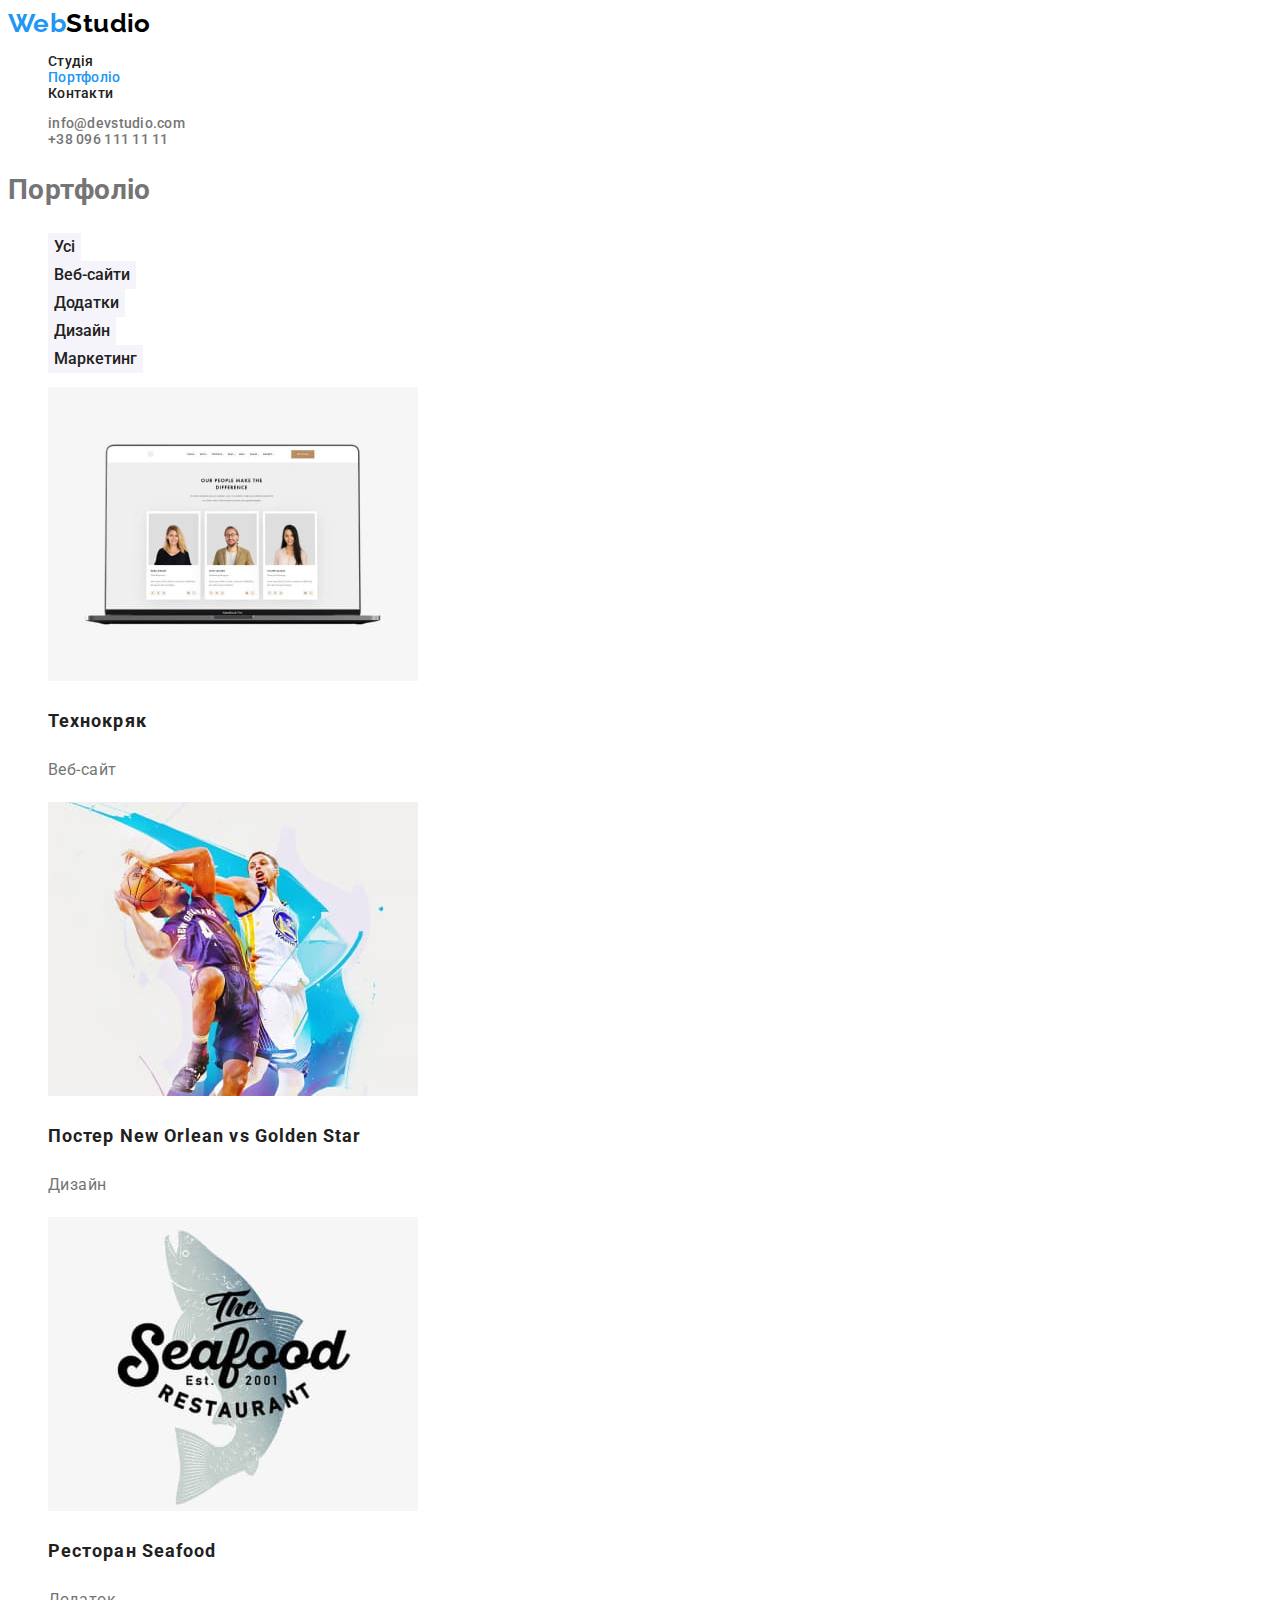
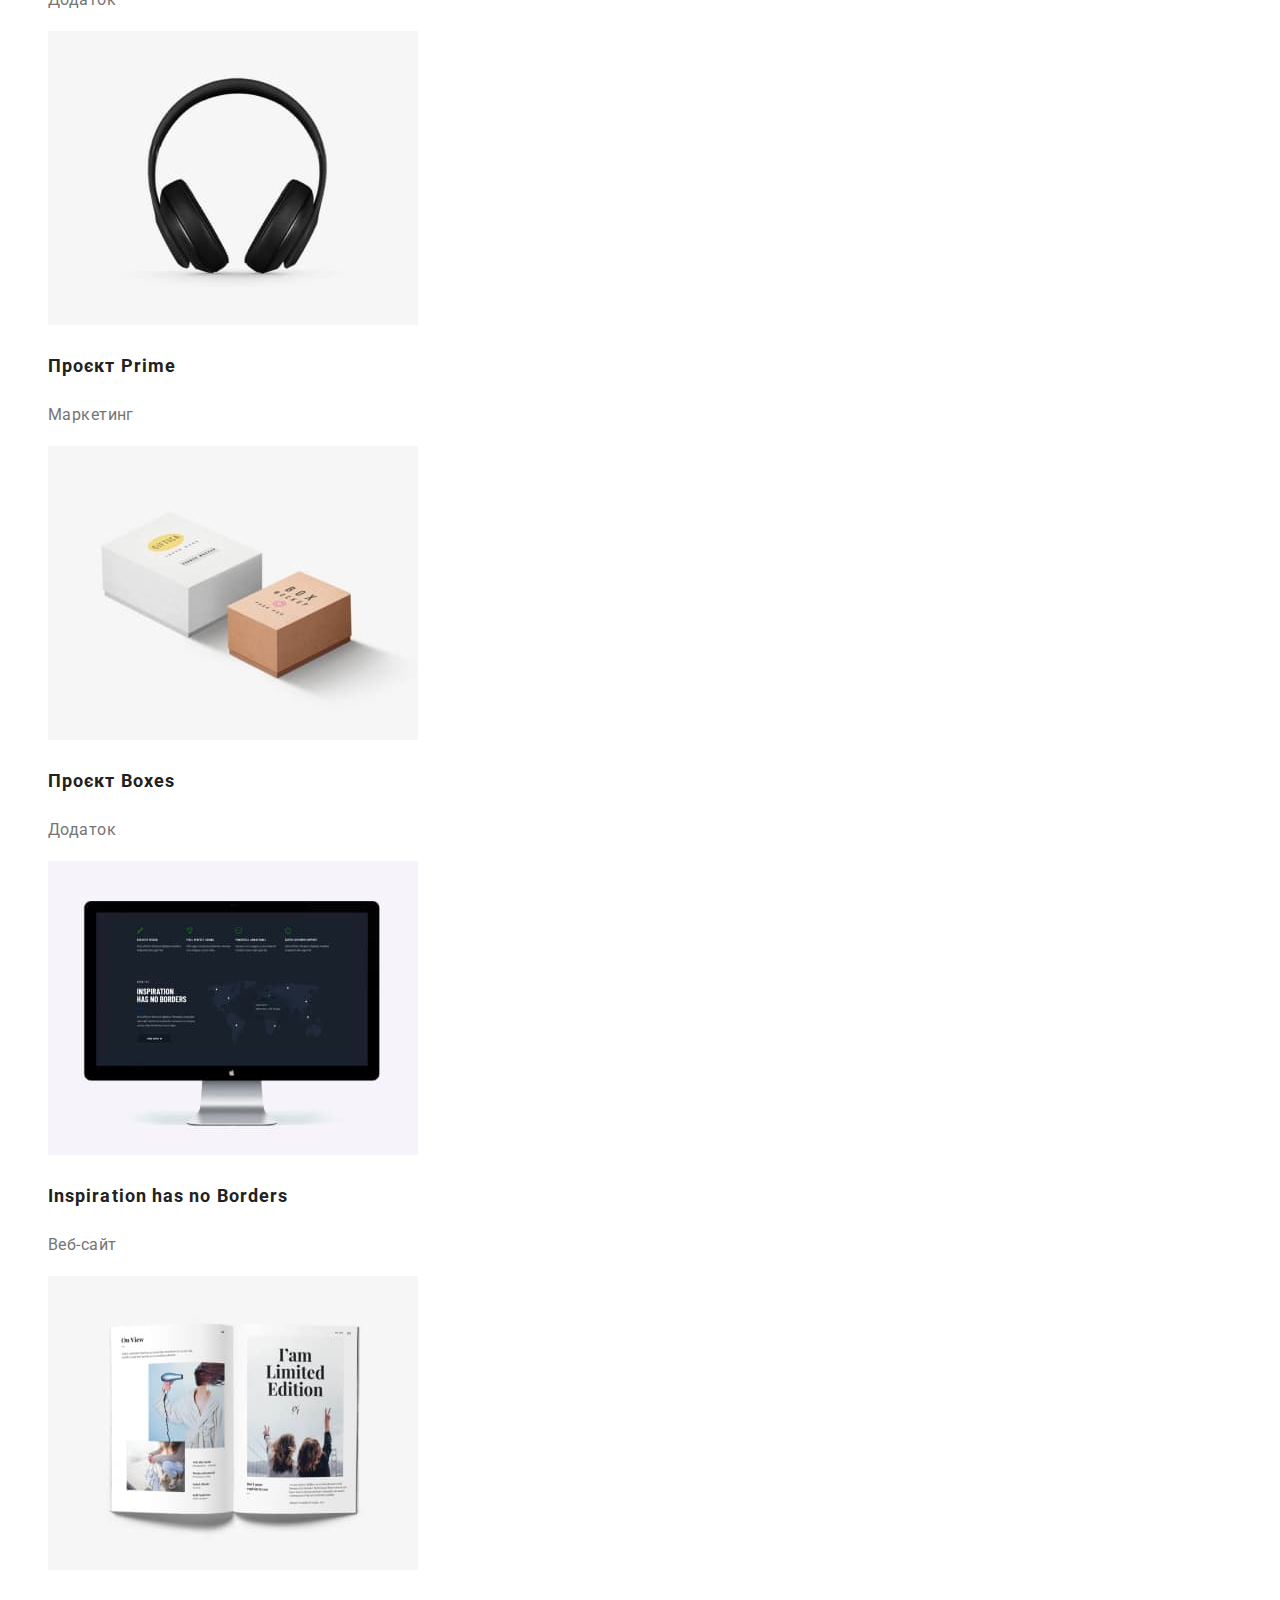
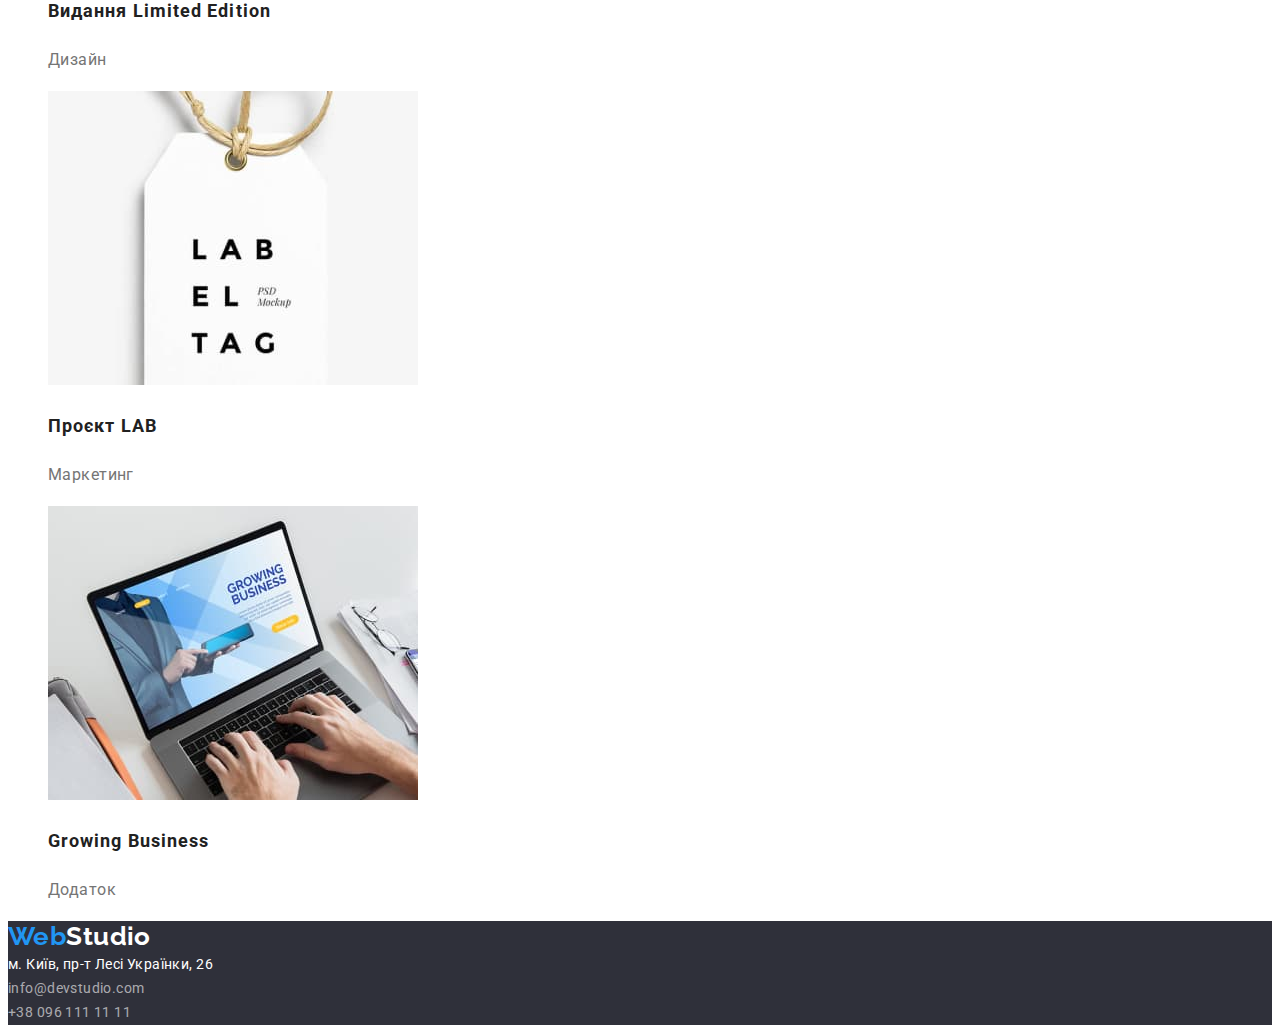
==== portfolio.html @ af5b46f0 "Начало работв" ====
<!DOCTYPE html>
<html lang="uk">

<head>
  <meta charset="UTF-8">
  <meta http-equiv="X-UA-Compatible" content="IE=edge">
  <meta name="viewport" content="width=device-width, initial-scale=1.0">
  <title>Document</title>
  <link rel="stylesheet" href="./css/styles.css">
  <link rel="preconnect" href="https://fonts.googleapis.com">
  <link rel="preconnect" href="https://fonts.gstatic.com" crossorigin>
  <link href="https://fonts.googleapis.com/css2?family=Raleway:wght@700&family=Roboto:wght@400;500;700;900&display=swap"
    rel="stylesheet">

</head>

<body>
  <header class="header-site">
    <nav>
      <a href="/" class="logo"><span class="logo-blue">Web</span>Studio</a>
      <ul class="site-nav list">
        <li><a href="./index.html" class="link-nav">Студія</a></li>
        <li><a href="./portfolio.html" class="link-nav current">Портфоліо</a></li>
        <li><a href="#" class="link-nav">Контакти</a></li>
      </ul>
    </nav>
    <ul class="contact list">
      <li><a href="mailto:info@devstudio.com" class="link-contact">info@devstudio.com</a></li>
      <li><a href="tel:+380961111111" class="link-contact">+38 096 111 11 11</a></li>
    </ul>
  </header>
  <main>
    <section>
      <h1>Портфоліо</h1>
      <ul class="list">
        <li><button class="button-portfolio" type="button">Усі</button></li>
        <li><button class="button-portfolio" type="button">Веб-сайти</button></li>
        <li><button class="button-portfolio" type="button">Додатки</button></li>
        <li><button class="button-portfolio" type="button">Дизайн</button></li>
        <li><button class="button-portfolio" type="button">Маркетинг</button></li>
      </ul>
      <ul class="list">
        <li>
          <a href="#" class="link-card">
            <img src="./images/img-portfolio1.jpg" alt="Три людини на екрані ноутбука" width="370" height="294">
            <h2 class="title-card">Технокряк</h2>
            <p class="description-card">Веб-сайт</p>
          </a>
        </li>
        <li>
          <a href="#" class="link-card">
            <img src="./images/img-portfolio2.jpg" alt="Два баскетболісти виборюють м'яч" width="370" height="294">
            <h2 class="title-card">Постер <span lang="en">New Orlean vs Golden Star</span></h2>
            <p class="description-card">Дизайн</p>
          </a>
        </li>
        <li>
          <a href="#" class="link-card">
            <img src="./images/img-portfolio3.jpg" alt="Логотип ресторану" width="370" height="294">
            <h2 class="title-card">Ресторан <span lang="en">Seafood</span></h2>
            <p class="description-card">Додаток</p>
          </a>
        </li>
        <li>
          <a href="#" class="link-card">
            <img src="./images/img-portfolio4.jpg" alt="Великі навушники" width="370" height="294">
            <h2 class="title-card">Проєкт <span lang="en">Prime</span></h2>
            <p class="description-card">Маркетинг</p>
          </a>
        </li>
        <li>
          <a href="#" class="link-card">
            <img src="./images/img-portfolio5.jpg" alt="Дві коробки" width="370" height="294">
            <h2 class="title-card">Проєкт <span lang="en">Boxes</span></h2>
            <p class="description-card">Додаток</p>
          </a>
        </li>
        <li>
          <a href="#" class="link-card">
            <img src="./images/img-portfolio6.jpg" alt="Монітор" width="370" height="294">
            <h2 class="title-card" lang="en">Inspiration has no Borders</h2>
            <p class="description-card">Веб-сайт</p>
          </a>
        </li>
        <li>
          <a href="#" class="link-card">
            <img src="./images/img-portfolio7.jpg" alt="Розгорнута книга" width="370" height="294">
            <h2 class="title-card">Видання <span lang="en">Limited Edition</span></h2>
            <p class="description-card">Дизайн</p>
          </a>
        </li>
        <li>
          <a href="#" class="link-card">
            <img src="./images/img-portfolio8.jpg" alt="Бірка з написом" width="370" height="294">
            <h2 class="title-card">Проєкт <span lang="en">LAB</span></h2>
            <p class="description-card">Маркетинг</p>
          </a>
        </li>
        <li>
          <a href="#" class="link-card">
            <img src="./images/img-portfolio9.jpg" alt="Чоловік працює в ноутбуці" width="370" height="294">
            <h2 class="title-card" lang="en">Growing Business</h2>
            <p class="description-card">Додаток</p>
          </a>
        </li>
      </ul>
    </section>
  </main>
<footer class="footer-site">
  <div>
    <a href="/" class="logo footer-site-logo"><span class="logo-blue">Web</span>Studio</a>
    <address class="list">
      <a href="https://www.google.com/maps/place/бул.+Леси+Украинки,+26,+Киев,+02000/@50.4265807,30.5383858,17z/data=!3m1!4b1!4m5!3m4!1s0x40d4cf0e033ecbe9:0x57a4dffefec77da0!8m2!3d50.4265807!4d30.5383858"
        class="address-map" target="_blank" rel=" noreferrer noopener nofollow">м. Київ, пр-т Лесі Українки, 26</a><br>
      <a href="mailto:info@devstudio.com" class="footer-contact">info@devstudio.com</a><br>
      <a href="tel:+380961111111" class="footer-contact">+38 096 111 11 11</a>
    </address>
  </div>
</footer>
</body>

</html>
---- css/styles.css ----
:root {
--primary-white-color: #fff;
--auxiliary-back-color: #2F303A;
--primary-text-color: #757575;
--title-text-color: #212121;
--accent-color: #2196F3;
--black-color-logo: #000;
--logo-blue-color:  #2196F3;
--button-color: #F5F4FA;
--accent-button-color: #188CE8;
--footer-contact-color: rgba(255, 255, 255, 0.6);
}
/* Добрый день. 
Внёс исправления единственное так и не смог разобраться с почтой и телефоном. Вы сказали поднять их специфинось но я так и не понял зачем. И не понял как они могут наследовать line-height от body если им присвоен class="link-contact", а специфичность класса уже выше чем у тега. 
Я подумал что вас смутило растояние между почтой и номером но это отому что под стилицацию не попали Li в которох находятся ссылки на почту и номер. Я думал их не нужно стилизировать так как мы их всё равно должны будем сдвигать и они не будут друг под другом. 
Ниже добавил клас для ul и стилизировал его расстояние между номером и почтой ушло. 

Так же подскажите поалуйста нормально ли я присвоил классы? 
Может стоит их делать более уникальными? 
когда начал исправлять ошибки просидел 2 часа что бы понять какой клас за что отвечает что бы не продублировать лишний раз код. 
Заметил что слишком часто встречаеться в названии классов link, logo, contact поэтому и думаю может присваивать болеее уникальные классы? Или же всё нормально и чисто с опытом смогу привыкнуть? 

 */
body {
  background-color: var(--primary-white-color);
  color: var(--primary-text-color);

  font-family: Roboto, sans-serif;
  font-size: 14px;
  line-height: 1.71;
  letter-spacing: 0.03em;
}
h2,
h3 {
  color: var(--title-text-color);
}

.list {
  list-style: none;
}
.link-card {
  text-decoration: none;
  color: inherit;
}

/* =============== START Logo =================== */
.logo {
  font-family: Raleway, sans-serif;
  font-weight: 700;
  font-size: 26px;
  line-height: 1.19;
  text-decoration: none;

  color: var(--black-color-logo);
}
.logo-blue {
  color: var(--logo-blue-color);
}
.footer-site-logo {
  color: var(--primary-white-color);
}
/* =============== END Logo =================== */
/* =============== START site-nav =================== */
.header-site{
  background-color: var(--primary-white-color);
}
.site-nav,
.link-nav,
/* сюда добавил контакт========================================================= */
.contact,
.link-contact {
  font-weight: 500;
  line-height: 1.14;
  letter-spacing: 0.02em;
  text-decoration: none;

  color: var(--title-text-color);
}

.site-nav .link-nav:hover,
.site-nav .link-nav:focus,
.site-nav .link-nav.current{
  color: var(--accent-color);
}

.link-contact {
  color: var(--primary-text-color);
} 
.contact .link-contact:hover,
.contact .link-contact:focus,
.footer-contact:hover,
.footer-contact:focus,
.address-map:hover,
.address-map:focus {
  color: var(--accent-color);
}
/* =============== END site-nav =================== */
/* =============== START HERO =================== */
.hero {
  background-color: var(--auxiliary-back-color);
  text-align: center;
}
.hero-title {
  font-weight: 900;
  font-size: 44px;
  line-height: 1.36;
  letter-spacing: 0.06em;
  text-transform: uppercase;

  color: var(--primary-white-color);
}
/* =============== END HERO =================== */
/* =============== START button =================== */
.hero-button {
  font-family: Roboto, sans-serif;
  font-weight: 700;
  font-size: 16px;
  line-height: 1.88;
  letter-spacing: 0.06em;
  cursor: pointer;

  color: var(--primary-white-color);
  background-color: var(--accent-color);
  box-shadow: 0px 4px 4px rgba(0, 0, 0, 0.15);
  border-radius: 4px;
  border-style: none;
}

.hero-button:hover,
.hero-button:focus {
  background-color: var(--accent-button-color);
}

.button-portfolio {
  font-family: Roboto, sans-serif;
  font-weight: 500;
  font-size: 16px;
  line-height: 1.62;
  cursor: pointer;

  color: var(--title-text-color);
  background-color: var(--button-color);
  border-style: none;
}

.button-portfolio:hover,
.button-portfolio:focus {
  background-color: var(--logo-blue-color);
  color: var(--primary-white-color);
  box-shadow: 0px 3px 1px rgba(0, 0, 0, 0.1), 
              0px 1px 2px rgba(0, 0, 0, 0.08), 
              0px 2px 2px rgba(0, 0, 0, 0.12);
  border-radius: 4px;
  border-color: var(--logo-blue-color);
}
/* =============== END button =================== */
/* =============== START section =================== */
.center {
  font-size: 36px;
  line-height: 1.17;
  text-align: center;
}
.subtitle {
  font-size: 14px;
  line-height: 1.14;
}
.teamname {
  font-weight: 500;
  font-size: 16px;
  line-height: 1.19;
}
/* =============== END section =================== */
/* =============== START portfolio card =================== */
.description-card {
  font-size: 16px;
line-height: 1.88;
}
.title-card {
  font-weight: 700;
  font-size: 18px;
  line-height: 2;
  letter-spacing: 0.06em;
}
/* =============== END portfolio card ==================== */
/* =============== START footer =================== */
.footer-site {
  background-color: var(--auxiliary-back-color);
}
.address-map {
  font-style: normal;
  font-weight: 400;
  color: var(--primary-white-color);
  text-decoration: none;
}
.footer-contact {
  font-style: normal;
  font-weight: 400;
  text-decoration: none;
  color: var(--footer-contact-color); 
} 
/* =============== END footer =================== */
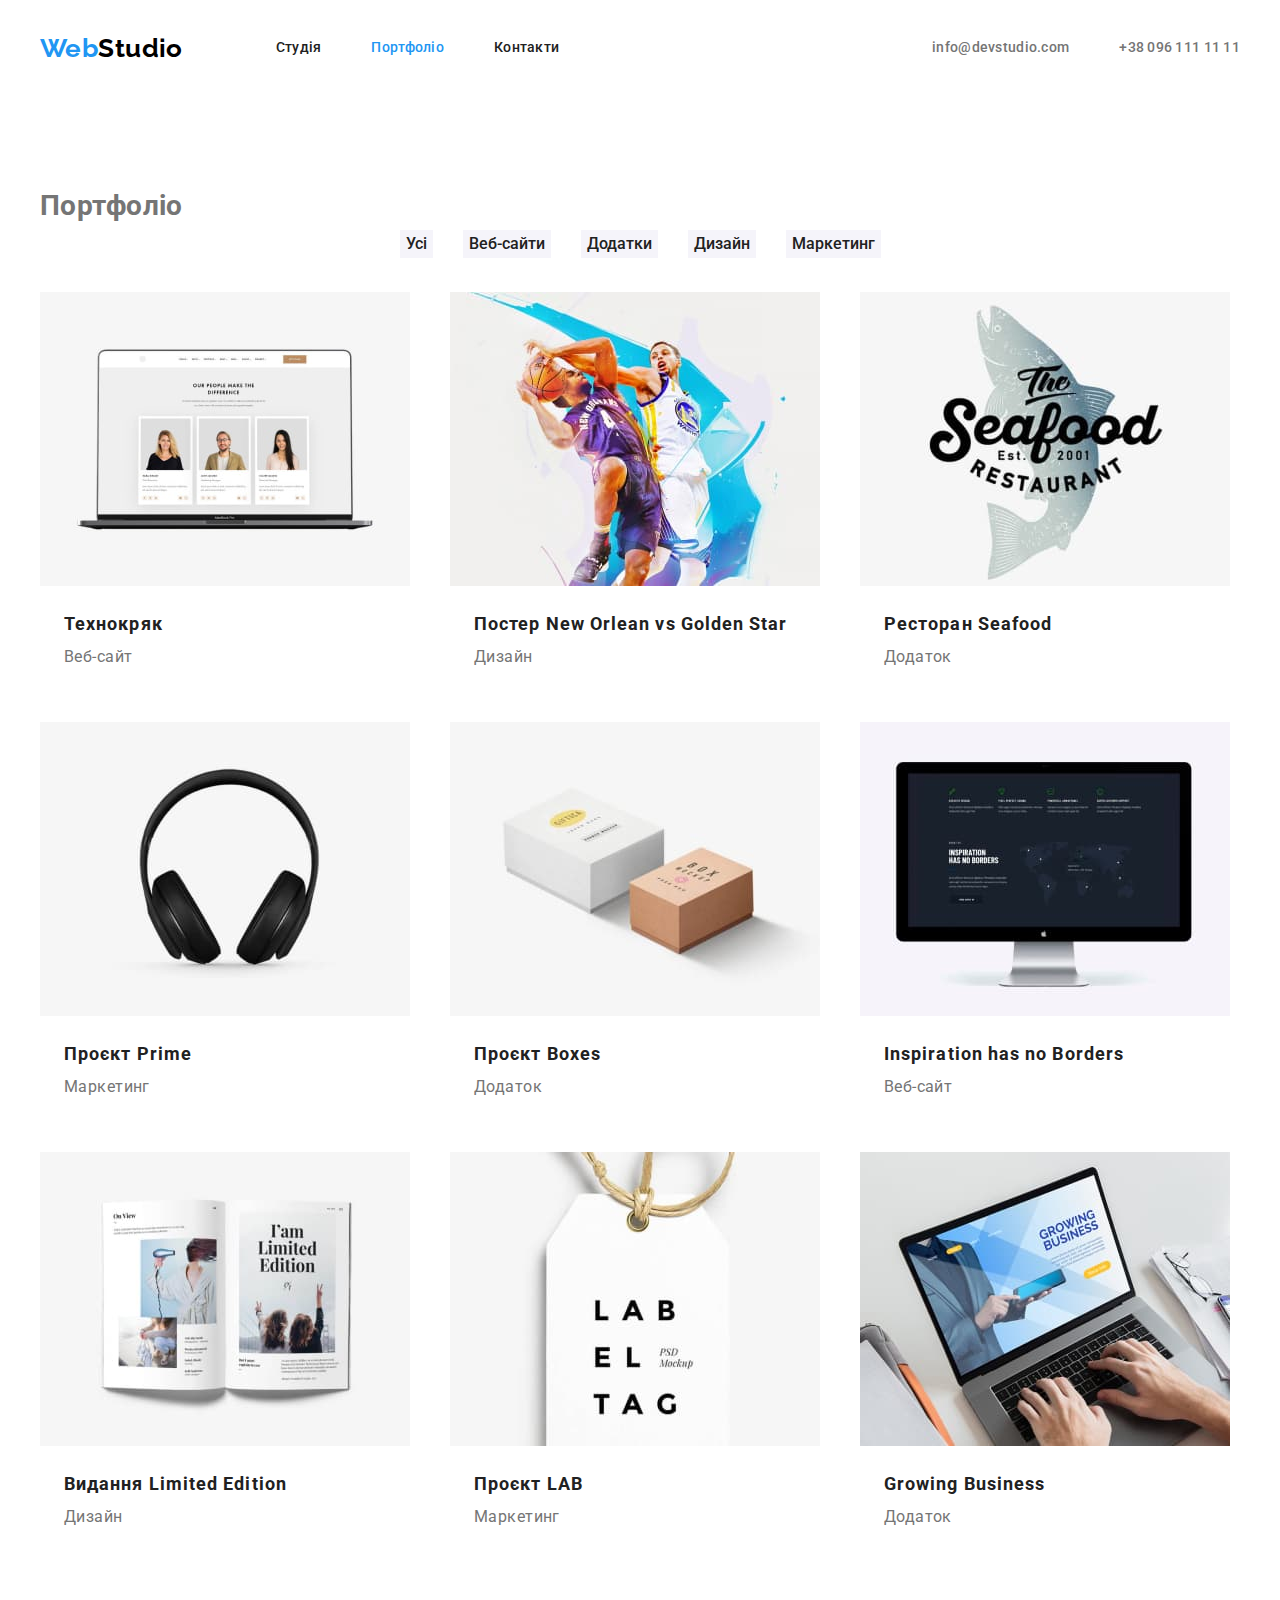
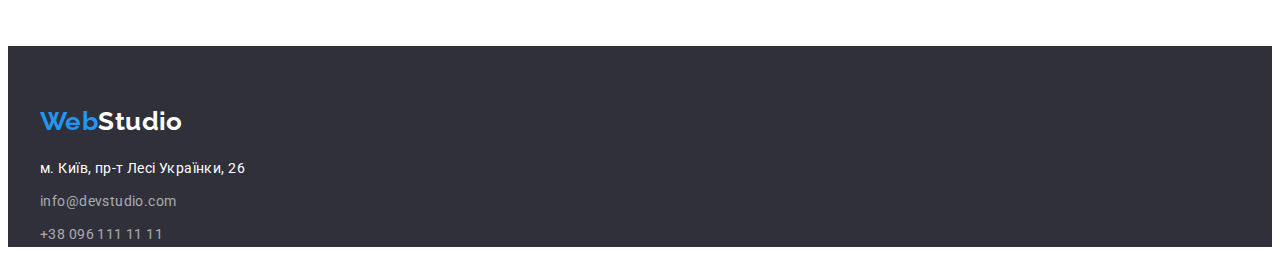
==== commit 4048ae87: "Сделано ДЗ 3" ====
--- a/portfolio.html
+++ b/portfolio.html
@@ -6,117 +6,149 @@
   <meta http-equiv="X-UA-Compatible" content="IE=edge">
   <meta name="viewport" content="width=device-width, initial-scale=1.0">
   <title>Document</title>
-  <link rel="stylesheet" href="./css/styles.css">
+  <link rel="stylesheet" href="https://cdnjs.cloudflare.com/ajax/libs/modern-normalize/1.1.0/modern-normalize.min.css"
+    integrity="sha512-wpPYUAdjBVSE4KJnH1VR1HeZfpl1ub8YT/NKx4PuQ5NmX2tKuGu6U/JRp5y+Y8XG2tV+wKQpNHVUX03MfMFn9Q=="
+    crossorigin="anonymous" referrerpolicy="no-referrer" />
   <link rel="preconnect" href="https://fonts.googleapis.com">
   <link rel="preconnect" href="https://fonts.gstatic.com" crossorigin>
   <link href="https://fonts.googleapis.com/css2?family=Raleway:wght@700&family=Roboto:wght@400;500;700;900&display=swap"
     rel="stylesheet">
-
+  <link rel="stylesheet" href="./css/styles.css">
 </head>
 
 <body>
   <header class="header-site">
-    <nav>
-      <a href="/" class="logo"><span class="logo-blue">Web</span>Studio</a>
-      <ul class="site-nav list">
-        <li><a href="./index.html" class="link-nav">Студія</a></li>
-        <li><a href="./portfolio.html" class="link-nav current">Портфоліо</a></li>
-        <li><a href="#" class="link-nav">Контакти</a></li>
+    <div class="container main-nav">
+      <nav class="position-nav">
+        <a href="/" class="logo"><span class="logo-blue">Web</span>Studio</a>
+        <ul class="site-nav list position-site-nav">
+          <li class="item"><a href="./index.html" class="link-nav ">Студія</a></li>
+          <li class="item"><a href="./portfolio.html" class="link-nav current">Портфоліо</a></li>
+          <li class="item"><a href="#" class="link-nav">Контакти</a></li>
+        </ul>
+      </nav>
+      <ul class="contact list position-contact">
+        <li class="item"><a href="mailto:info@devstudio.com" class="link-contact">info@devstudio.com</a></li>
+        <li class="item"><a href="tel:+380961111111" class="link-contact">+38 096 111 11 11</a></li>
       </ul>
-    </nav>
-    <ul class="contact list">
-      <li><a href="mailto:info@devstudio.com" class="link-contact">info@devstudio.com</a></li>
-      <li><a href="tel:+380961111111" class="link-contact">+38 096 111 11 11</a></li>
-    </ul>
+    </div>
   </header>
   <main>
     <section>
-      <h1>Портфоліо</h1>
-      <ul class="list">
-        <li><button class="button-portfolio" type="button">Усі</button></li>
-        <li><button class="button-portfolio" type="button">Веб-сайти</button></li>
-        <li><button class="button-portfolio" type="button">Додатки</button></li>
-        <li><button class="button-portfolio" type="button">Дизайн</button></li>
-        <li><button class="button-portfolio" type="button">Маркетинг</button></li>
-      </ul>
-      <ul class="list">
-        <li>
-          <a href="#" class="link-card">
-            <img src="./images/img-portfolio1.jpg" alt="Три людини на екрані ноутбука" width="370" height="294">
-            <h2 class="title-card">Технокряк</h2>
-            <p class="description-card">Веб-сайт</p>
-          </a>
-        </li>
-        <li>
-          <a href="#" class="link-card">
-            <img src="./images/img-portfolio2.jpg" alt="Два баскетболісти виборюють м'яч" width="370" height="294">
-            <h2 class="title-card">Постер <span lang="en">New Orlean vs Golden Star</span></h2>
-            <p class="description-card">Дизайн</p>
-          </a>
-        </li>
-        <li>
-          <a href="#" class="link-card">
-            <img src="./images/img-portfolio3.jpg" alt="Логотип ресторану" width="370" height="294">
-            <h2 class="title-card">Ресторан <span lang="en">Seafood</span></h2>
-            <p class="description-card">Додаток</p>
-          </a>
-        </li>
-        <li>
-          <a href="#" class="link-card">
-            <img src="./images/img-portfolio4.jpg" alt="Великі навушники" width="370" height="294">
-            <h2 class="title-card">Проєкт <span lang="en">Prime</span></h2>
-            <p class="description-card">Маркетинг</p>
-          </a>
-        </li>
-        <li>
-          <a href="#" class="link-card">
-            <img src="./images/img-portfolio5.jpg" alt="Дві коробки" width="370" height="294">
-            <h2 class="title-card">Проєкт <span lang="en">Boxes</span></h2>
-            <p class="description-card">Додаток</p>
-          </a>
-        </li>
-        <li>
-          <a href="#" class="link-card">
-            <img src="./images/img-portfolio6.jpg" alt="Монітор" width="370" height="294">
-            <h2 class="title-card" lang="en">Inspiration has no Borders</h2>
-            <p class="description-card">Веб-сайт</p>
-          </a>
-        </li>
-        <li>
-          <a href="#" class="link-card">
-            <img src="./images/img-portfolio7.jpg" alt="Розгорнута книга" width="370" height="294">
-            <h2 class="title-card">Видання <span lang="en">Limited Edition</span></h2>
-            <p class="description-card">Дизайн</p>
-          </a>
-        </li>
-        <li>
-          <a href="#" class="link-card">
-            <img src="./images/img-portfolio8.jpg" alt="Бірка з написом" width="370" height="294">
-            <h2 class="title-card">Проєкт <span lang="en">LAB</span></h2>
-            <p class="description-card">Маркетинг</p>
-          </a>
-        </li>
-        <li>
-          <a href="#" class="link-card">
-            <img src="./images/img-portfolio9.jpg" alt="Чоловік працює в ноутбуці" width="370" height="294">
-            <h2 class="title-card" lang="en">Growing Business</h2>
-            <p class="description-card">Додаток</p>
-          </a>
-        </li>
-      </ul>
+      <div class="container style-portfolio">
+        <h1>Портфоліо</h1>
+        <ul class="list portfolio-nav">
+          <li class="item"><button class="button-portfolio" type="button">Усі</button></li>
+          <li class="item"><button class="button-portfolio" type="button">Веб-сайти</button></li>
+          <li class="item"><button class="button-portfolio" type="button">Додатки</button></li>
+          <li class="item"><button class="button-portfolio" type="button">Дизайн</button></li>
+          <li class="item"><button class="button-portfolio" type="button">Маркетинг</button></li>
+        </ul>
+        <ul class="list portfolio-card">
+          <li class="portfolio-card-position">
+            <a href="" class="link-card">
+              <img src="./images/img-portfolio1.jpg" alt="Три людини на екрані ноутбука" width="370" height="294">
+              <div class="postion-text-card">
+                <h2 class="title-card">Технокряк</h2>
+                <p class="description-card">Веб-сайт</p>
+              </div>
+            </a>
+          </li>
+          <li class="portfolio-card-position">
+            <a href="" class="link-card">
+              <img src="./images/img-portfolio2.jpg" alt="Два баскетболісти виборюють м'яч" width="370" height="294">
+              <div class="postion-text-card">
+                <h2 class="title-card">Постер <span lang="en">New Orlean vs Golden Star</span></h2>
+                <p class="description-card">Дизайн</p>
+              </div>
+            </a>
+          </li>
+          <li class="portfolio-card-position">
+            <a href="" class="link-card">
+              <img src="./images/img-portfolio3.jpg" alt="Логотип ресторану" width="370" height="294">
+              <div class="postion-text-card">
+                <h2 class="title-card">Ресторан <span lang="en">Seafood</span></h2>
+                <p class="description-card">Додаток</p>
+              </div>
+            </a>
+          </li>
+          <li class="portfolio-card-position">
+            <a href="" class="link-card">
+              <img src="./images/img-portfolio4.jpg" alt="Великі навушники" width="370" height="294">
+              <div class="postion-text-card">
+                <h2 class="title-card">Проєкт <span lang="en">Prime</span></h2>
+                <p class="description-card">Маркетинг</p>
+              </div>
+            </a>
+          </li>
+          <li class="portfolio-card-position">
+            <a href="" class="link-card">
+              <img src="./images/img-portfolio5.jpg" alt="Дві коробки" width="370" height="294">
+              <div class="postion-text-card">
+                <h2 class="title-card">Проєкт <span lang="en">Boxes</span></h2>
+                <p class="description-card">Додаток</p>
+              </div>
+            </a>
+          </li>
+          <li class="portfolio-card-position">
+            <a href="" class="link-card">
+              <img src="./images/img-portfolio6.jpg" alt="Монітор" width="370" height="294">
+              <div class="postion-text-card">
+                <h2 class="title-card" lang="en">Inspiration has no Borders</h2>
+                <p class="description-card">Веб-сайт</p>
+              </div>
+            </a>
+          </li>
+          <li class="portfolio-card-position">
+            <a href="" class="link-card">
+              <img src="./images/img-portfolio7.jpg" alt="Розгорнута книга" width="370" height="294">
+              <div class="postion-text-card">
+                <h2 class="title-card">Видання <span lang="en">Limited Edition</span></h2>
+                <p class="description-card">Дизайн</p>
+              </div>
+            </a>
+          </li>
+          <li class="portfolio-card-position">
+            <a href="" class="link-card">
+              <img src="./images/img-portfolio8.jpg" alt="Бірка з написом" width="370" height="294">
+              <div class="postion-text-card">
+                <h2 class="title-card">Проєкт <span lang="en">LAB</span></h2>
+                <p class="description-card">Маркетинг</p>
+              </div>
+            </a>
+          </li>
+          <li class="portfolio-card-position">
+            <a href="" class="link-card">
+              <img src="./images/img-portfolio9.jpg" alt="Чоловік працює в ноутбуці" width="370" height="294">
+              <div class="postion-text-card">
+                <h2 class="title-card" lang="en">Growing Business</h2>
+                <p class="description-card">Додаток</p>
+              </div>
+            </a>
+          </li>
+        </ul>
+      </div>
     </section>
   </main>
-<footer class="footer-site">
-  <div>
-    <a href="/" class="logo footer-site-logo"><span class="logo-blue">Web</span>Studio</a>
-    <address class="list">
-      <a href="https://www.google.com/maps/place/бул.+Леси+Украинки,+26,+Киев,+02000/@50.4265807,30.5383858,17z/data=!3m1!4b1!4m5!3m4!1s0x40d4cf0e033ecbe9:0x57a4dffefec77da0!8m2!3d50.4265807!4d30.5383858"
-        class="address-map" target="_blank" rel=" noreferrer noopener nofollow">м. Київ, пр-т Лесі Українки, 26</a><br>
-      <a href="mailto:info@devstudio.com" class="footer-contact">info@devstudio.com</a><br>
-      <a href="tel:+380961111111" class="footer-contact">+38 096 111 11 11</a>
-    </address>
-  </div>
-</footer>
+  <footer class="footer-site ">
+    <div class="container">
+      <a href="/" class="logo footer-site-logo"><span class="logo-blue">Web</span>Studio</a>
+      <address class="list address-footer">
+        <ul class="list">
+          <li class="item">
+            <a href="https://www.google.com/maps/place/бул.+Леси+Украинки,+26,+Киев,+02000/@50.4265807,30.5383858,17z/data=!3m1!4b1!4m5!3m4!1s0x40d4cf0e033ecbe9:0x57a4dffefec77da0!8m2!3d50.4265807!4d30.5383858"
+              class="address-map" target="_blank" rel=" noreferrer noopener nofollow">м. Київ, пр-т Лесі Українки, 26</a>
+          </li>
+          <li class="item">
+            <a href="mailto:info@devstudio.com" class="footer-contact">info@devstudio.com</a>
+          </li>
+          <li class="item">
+            <a href="tel:+380961111111" class="footer-contact">+38 096 111 11 11</a>
+          </li>
+        </ul>
+      </address>
+    </div>
+  </footer>
 </body>
 
 </html>--- a/css/styles.css
+++ b/css/styles.css
@@ -9,18 +9,9 @@
 --button-color: #F5F4FA;
 --accent-button-color: #188CE8;
 --footer-contact-color: rgba(255, 255, 255, 0.6);
-}
-/* Добрый день. 
-Внёс исправления единственное так и не смог разобраться с почтой и телефоном. Вы сказали поднять их специфинось но я так и не понял зачем. И не понял как они могут наследовать line-height от body если им присвоен class="link-contact", а специфичность класса уже выше чем у тега. 
-Я подумал что вас смутило растояние между почтой и номером но это отому что под стилицацию не попали Li в которох находятся ссылки на почту и номер. Я думал их не нужно стилизировать так как мы их всё равно должны будем сдвигать и они не будут друг под другом. 
-Ниже добавил клас для ul и стилизировал его расстояние между номером и почтой ушло. 
-
-Так же подскажите поалуйста нормально ли я присвоил классы? 
-Может стоит их делать более уникальными? 
-когда начал исправлять ошибки просидел 2 часа что бы понять какой клас за что отвечает что бы не продублировать лишний раз код. 
-Заметил что слишком часто встречаеться в названии классов link, logo, contact поэтому и думаю может присваивать болеее уникальные классы? Или же всё нормально и чисто с опытом смогу привыкнуть? 
-
- */
+--card-set-gap: 30px;
+}
+
 body {
   background-color: var(--primary-white-color);
   color: var(--primary-text-color);
@@ -34,13 +25,36 @@
 h3 {
   color: var(--title-text-color);
 }
-
+h1,
+h2,
+h3,
+h4,
+p {
+  margin: 0;
+}
+ul {
+  margin: 0;
+  padding: 0;
+}
+
+img {
+  display: block;
+  max-width: 100%;
+}
 .list {
   list-style: none;
+  padding: 0 ;
+  margin: 0 ;
 }
 .link-card {
   text-decoration: none;
   color: inherit;
+}
+
+.container {
+  width: 1200px;
+  padding: 0 15px;
+  margin: 0 auto;
 }
 
 /* =============== START Logo =================== */
@@ -57,6 +71,8 @@
   color: var(--logo-blue-color);
 }
 .footer-site-logo {
+  display: block;
+  margin-bottom: 20px;
   color: var(--primary-white-color);
 }
 /* =============== END Logo =================== */
@@ -66,7 +82,6 @@
 }
 .site-nav,
 .link-nav,
-/* сюда добавил контакт========================================================= */
 .contact,
 .link-contact {
   font-weight: 500;
@@ -94,13 +109,49 @@
 .address-map:focus {
   color: var(--accent-color);
 }
+
+.main-nav {
+  display: flex;
+  justify-content: space-between;
+}
+
+.position-nav {
+  display: flex;
+  align-items: center;
+}
+
+.position-contact {
+  display: flex;
+  align-items: center;
+}
+.contact .item + .item {
+  margin-left: 50px;
+}
+.position-site-nav {
+  display: flex;
+  margin-left: 93px;
+}
+
+.site-nav .item + .item {
+  margin-left: 50px;
+}
+.link-nav,
+.link-contact {
+  display: block;
+  padding: 32px 0;
+}
 /* =============== END site-nav =================== */
 /* =============== START HERO =================== */
 .hero {
+  
   background-color: var(--auxiliary-back-color);
   text-align: center;
+  padding-top: 200px;
+  padding-bottom: 200px;
 }
 .hero-title {
+  margin-bottom: 30px;
+
   font-weight: 900;
   font-size: 44px;
   line-height: 1.36;
@@ -161,30 +212,124 @@
   text-align: center;
 }
 .subtitle {
+  margin-bottom: 10px;
+
   font-size: 14px;
   line-height: 1.14;
 }
 .teamname {
+  margin-bottom: 10px;
+
   font-weight: 500;
   font-size: 16px;
   line-height: 1.19;
+  text-align: center;
+}
+.team-paragraph {
+  text-align: center;
+}
+
+.benefits {
+  padding-top: 94px;
+  padding-bottom: 94px;
+}
+.position-benefits {
+  display: flex;
+}
+.position-benefits .distance-benefits + .distance-benefits {
+  margin-left: 30px;
+}
+.distance-benefits {
+  width: 270px;
+}
+
+.activity {
+  padding-bottom: 94px;
+}
+.activity-title {
+  margin-bottom: 50px;
+}
+.position-activity {
+  display: flex;
+}
+.position-activity :not(:last-child) {
+  margin-right: 30px;
+}
+
+.team {
+  padding-top: 94px;
+  padding-bottom: 94px;
+}
+.team-title {
+  margin-bottom: 50px;
+}
+.position-team {
+  display: flex;
+  flex-wrap: wrap;
+  margin-top: -30px;
+  margin-left: -30px;
+}
+.distanse-team {
+  flex-basis: calc(100% / 4 - 30px);
+  margin-top: 30px;
+  margin-left: 30px;
+}
+.teame-card {
+  padding-top: 30px;
+  padding-bottom: 30px;
+  box-shadow: 0px 1px 3px rgba(0, 0, 0, 0.12), 
+              0px 1px 1px rgba(0, 0, 0, 0.14), 
+              0px 2px 1px rgba(0, 0, 0, 0.2);
+  border-radius: 0px 0px 4px 4px;
+
 }
 /* =============== END section =================== */
 /* =============== START portfolio card =================== */
 .description-card {
   font-size: 16px;
-line-height: 1.88;
+  line-height: 1.88;
 }
 .title-card {
+  
   font-weight: 700;
   font-size: 18px;
   line-height: 2;
   letter-spacing: 0.06em;
 }
+.portfolio-nav{
+  display: flex;
+  justify-content: center;
+
+  margin-bottom: 34px;
+}
+.portfolio-nav .item + .item {
+  margin-left: 30px ;
+}
+.portfolio-card {
+  
+  display: flex;
+  flex-wrap: wrap;
+  margin-top: calc(-1 * var(--card-set-gap));
+  margin-left: calc(-1 * var(--card-set-gap));
+}
+.portfolio-card-position {
+  flex-basis: calc(100% / 3 - var(--card-set-gap));
+  margin-top: var(--card-set-gap);
+  margin-left: var(--card-set-gap);
+
+}
+.postion-text-card {
+  padding: 20px 24px;
+}
+.style-portfolio {
+  padding-top: 94px;
+  padding-bottom: 94px;
+}
 /* =============== END portfolio card ==================== */
 /* =============== START footer =================== */
 .footer-site {
   background-color: var(--auxiliary-back-color);
+  padding-top: 60px;
 }
 .address-map {
   font-style: normal;
@@ -198,4 +343,8 @@
   text-decoration: none;
   color: var(--footer-contact-color); 
 } 
+
+.address-footer .item + .item {
+  margin-top: 9px;
+}
 /* =============== END footer =================== */
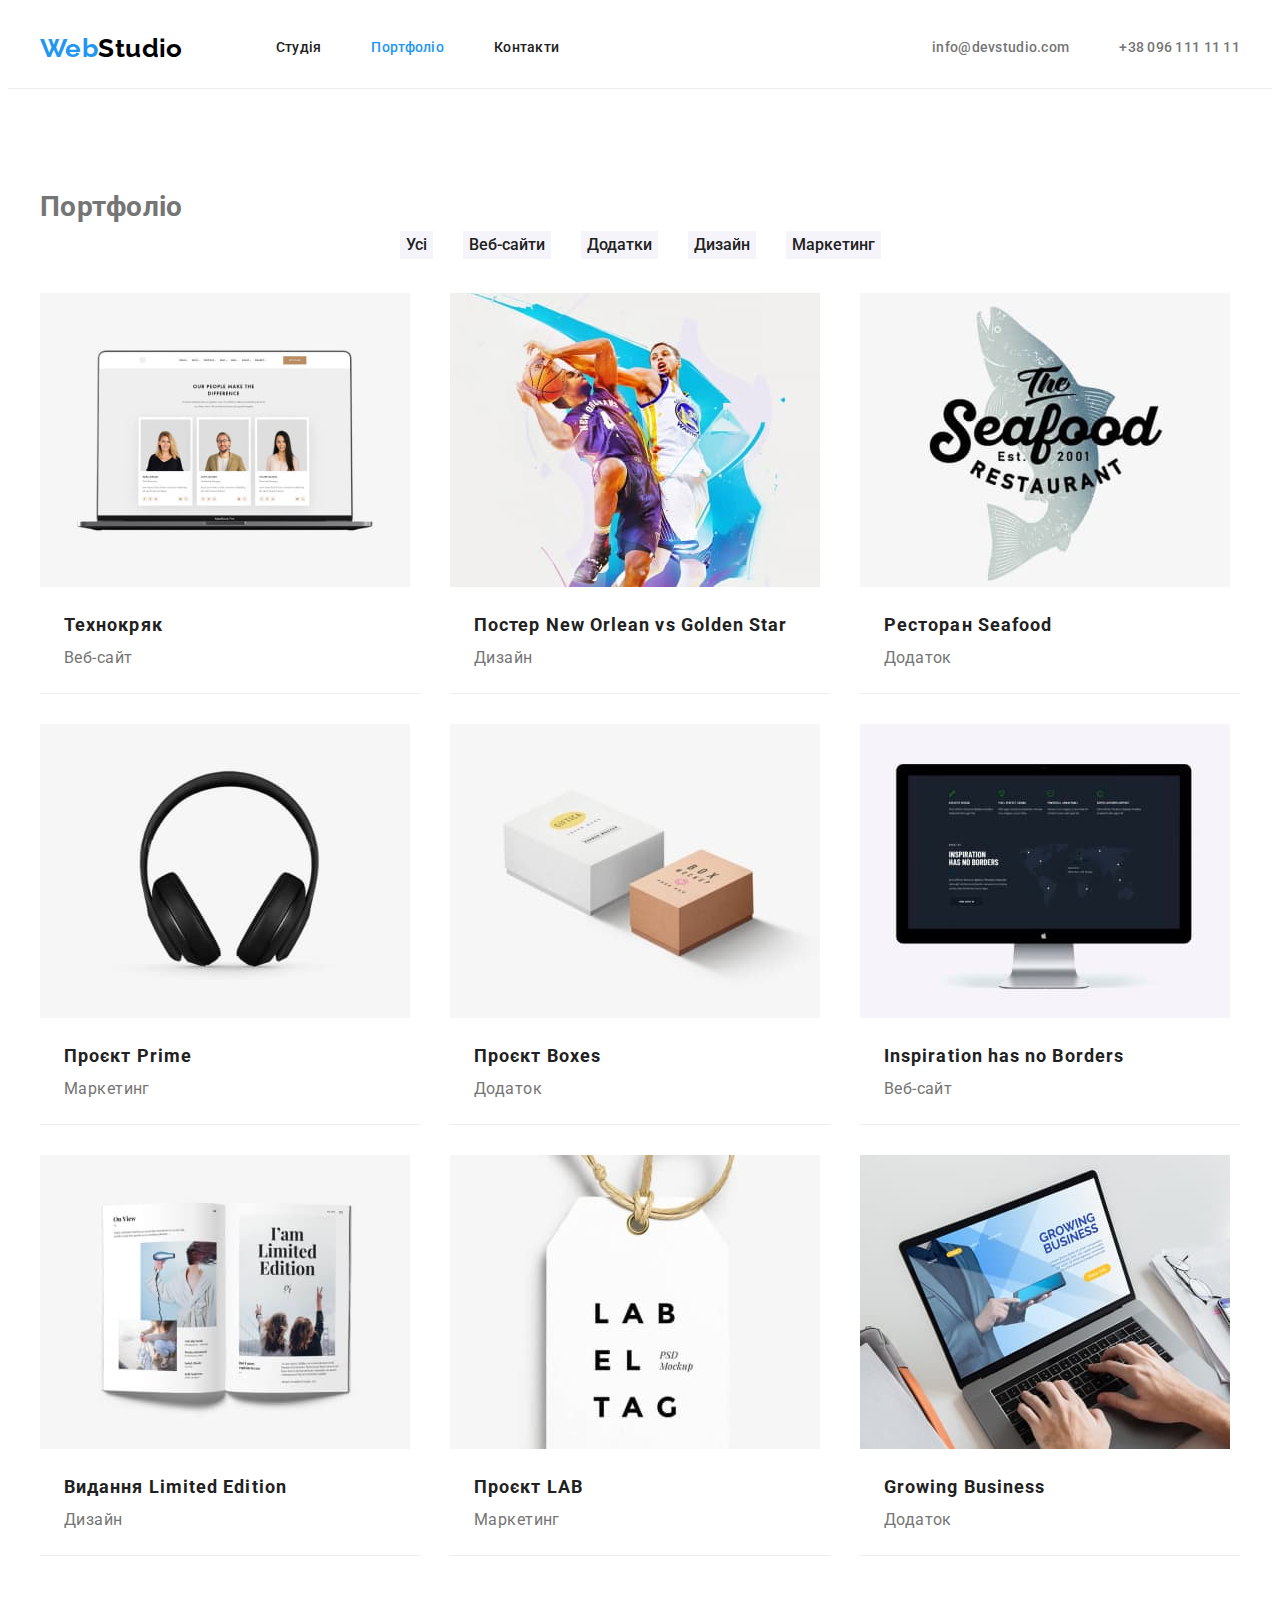
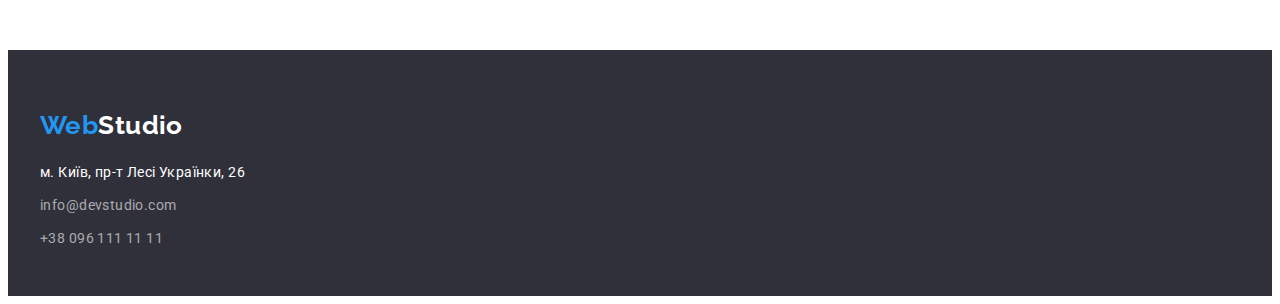
==== commit 889e4aac: "Дз 3" ====
--- a/portfolio.html
+++ b/portfolio.html
@@ -35,7 +35,7 @@
   </header>
   <main>
     <section>
-      <div class="container style-portfolio">
+      <div class="container section">
         <h1>Портфоліо</h1>
         <ul class="list portfolio-nav">
           <li class="item"><button class="button-portfolio" type="button">Усі</button></li>
--- a/css/styles.css
+++ b/css/styles.css
@@ -10,6 +10,8 @@
 --accent-button-color: #188CE8;
 --footer-contact-color: rgba(255, 255, 255, 0.6);
 --card-set-gap: 30px;
+--border-header: #ECECEC;
+--border-card: #EEEEEE;
 }
 
 body {
@@ -79,6 +81,7 @@
 /* =============== START site-nav =================== */
 .header-site{
   background-color: var(--primary-white-color);
+  border-bottom: 1px solid var(--border-header);
 }
 .site-nav,
 .link-nav,
@@ -206,6 +209,10 @@
 }
 /* =============== END button =================== */
 /* =============== START section =================== */
+.section {
+  padding-top: 94px;
+  padding-bottom: 94px;
+}
 .center {
   font-size: 36px;
   line-height: 1.17;
@@ -229,10 +236,6 @@
   text-align: center;
 }
 
-.benefits {
-  padding-top: 94px;
-  padding-bottom: 94px;
-}
 .position-benefits {
   display: flex;
 }
@@ -256,10 +259,6 @@
   margin-right: 30px;
 }
 
-.team {
-  padding-top: 94px;
-  padding-bottom: 94px;
-}
 .team-title {
   margin-bottom: 50px;
 }
@@ -320,16 +319,14 @@
 }
 .postion-text-card {
   padding: 20px 24px;
-}
-.style-portfolio {
-  padding-top: 94px;
-  padding-bottom: 94px;
+  border-bottom: 1px solid var(--border-card);
 }
 /* =============== END portfolio card ==================== */
 /* =============== START footer =================== */
 .footer-site {
   background-color: var(--auxiliary-back-color);
   padding-top: 60px;
+  padding-bottom: 45px;
 }
 .address-map {
   font-style: normal;
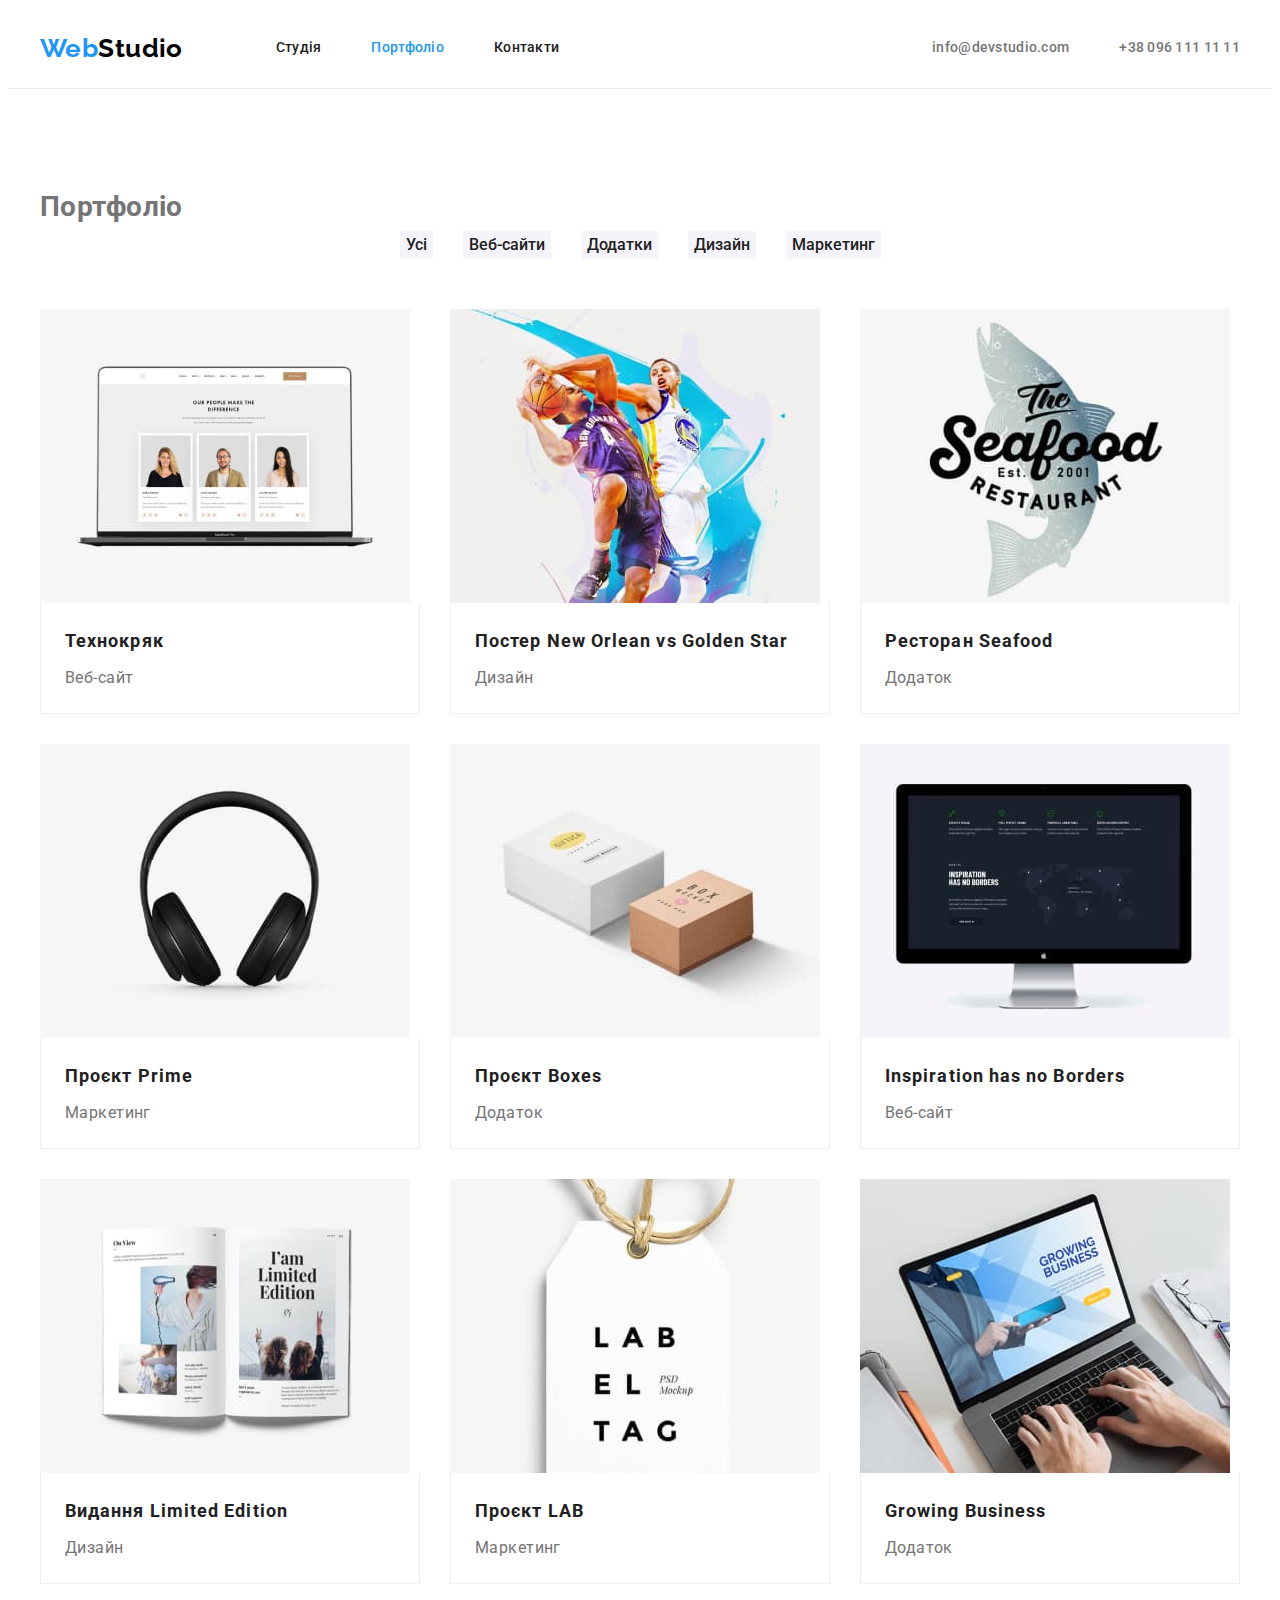
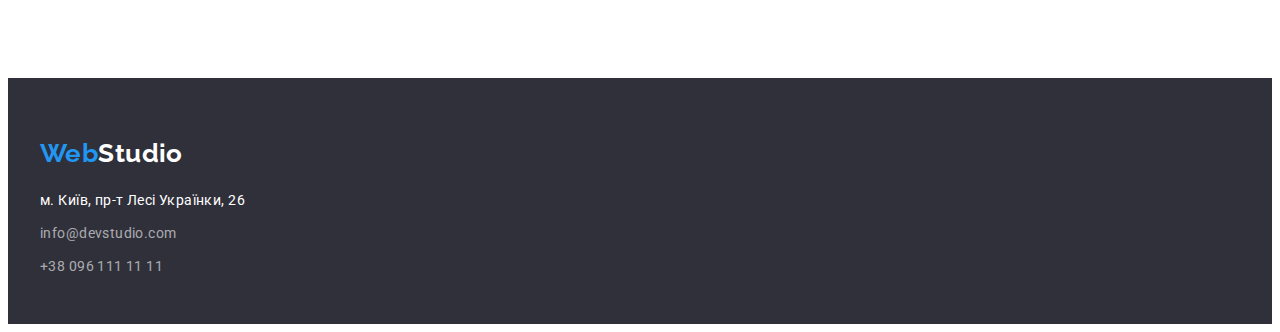
==== commit 4a8fa15b: "Исправил в ДЗ 3 всё кроме спрятанных заголовков" ====
--- a/portfolio.html
+++ b/portfolio.html
@@ -34,8 +34,8 @@
     </div>
   </header>
   <main>
-    <section>
-      <div class="container section">
+    <section class="section">
+      <div class="container">
         <h1>Портфоліо</h1>
         <ul class="list portfolio-nav">
           <li class="item"><button class="button-portfolio" type="button">Усі</button></li>
--- a/css/styles.css
+++ b/css/styles.css
@@ -115,7 +115,6 @@
 
 .main-nav {
   display: flex;
-  justify-content: space-between;
 }
 
 .position-nav {
@@ -126,6 +125,7 @@
 .position-contact {
   display: flex;
   align-items: center;
+  margin-left: auto;
 }
 .contact .item + .item {
   margin-left: 50px;
@@ -172,6 +172,7 @@
   line-height: 1.88;
   letter-spacing: 0.06em;
   cursor: pointer;
+  padding: 10px 32px;
 
   color: var(--primary-white-color);
   background-color: var(--accent-color);
@@ -272,15 +273,18 @@
   flex-basis: calc(100% / 4 - 30px);
   margin-top: 30px;
   margin-left: 30px;
-}
-.teame-card {
-  padding-top: 30px;
-  padding-bottom: 30px;
   box-shadow: 0px 1px 3px rgba(0, 0, 0, 0.12), 
               0px 1px 1px rgba(0, 0, 0, 0.14), 
               0px 2px 1px rgba(0, 0, 0, 0.2);
   border-radius: 0px 0px 4px 4px;
-
+}
+.teame-card {
+  padding-top: 30px;
+  padding-bottom: 30px;
+}
+
+.background {
+  background-color: var(--button-color);
 }
 /* =============== END section =================== */
 /* =============== START portfolio card =================== */
@@ -289,7 +293,8 @@
   line-height: 1.88;
 }
 .title-card {
-  
+  margin-bottom: 4px;
+
   font-weight: 700;
   font-size: 18px;
   line-height: 2;
@@ -299,7 +304,7 @@
   display: flex;
   justify-content: center;
 
-  margin-bottom: 34px;
+  margin-bottom: 50px;
 }
 .portfolio-nav .item + .item {
   margin-left: 30px ;
@@ -320,6 +325,8 @@
 .postion-text-card {
   padding: 20px 24px;
   border-bottom: 1px solid var(--border-card);
+  border-left: 1px solid var(--border-card);
+  border-right: 1px solid var(--border-card);
 }
 /* =============== END portfolio card ==================== */
 /* =============== START footer =================== */
@@ -344,4 +351,4 @@
 .address-footer .item + .item {
   margin-top: 9px;
 }
-/* =============== END footer =================== */
+/* =============== END footer =================== */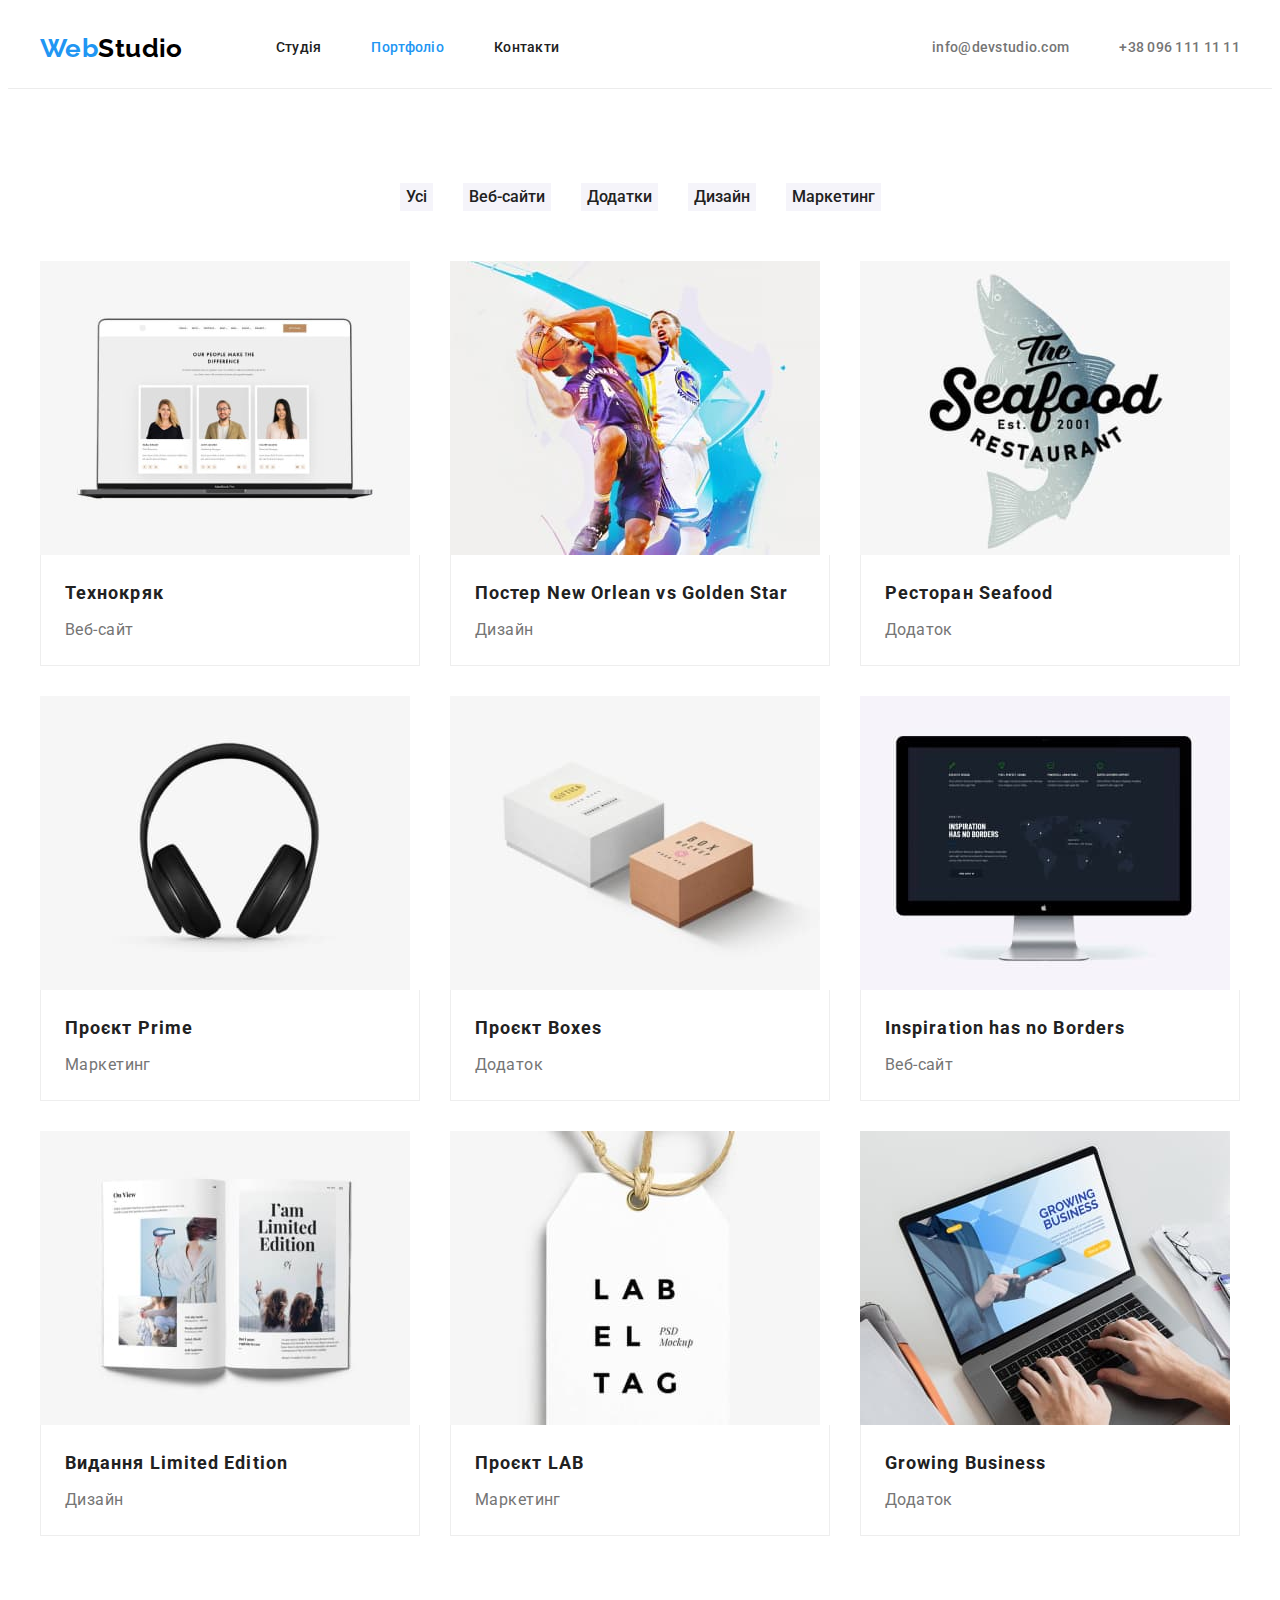
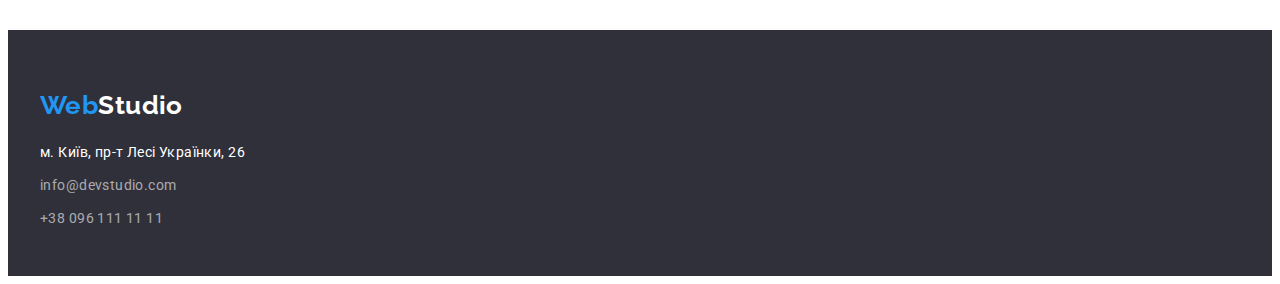
==== commit 941d5fa3: "Исправления ДЗ 3" ====
--- a/portfolio.html
+++ b/portfolio.html
@@ -36,7 +36,7 @@
   <main>
     <section class="section">
       <div class="container">
-        <h1>Портфоліо</h1>
+        <h1 class="visually-hidden">Портфоліо</h1>
         <ul class="list portfolio-nav">
           <li class="item"><button class="button-portfolio" type="button">Усі</button></li>
           <li class="item"><button class="button-portfolio" type="button">Веб-сайти</button></li>
--- a/css/styles.css
+++ b/css/styles.css
@@ -59,6 +59,17 @@
   margin: 0 auto;
 }
 
+.visually-hidden {
+  position: absolute;
+  width: 1px;
+  height: 1px;
+  margin: -1px;
+  padding: 0;
+  overflow: hidden;
+  border: 0;
+  clip: rect(0 0 0 0);
+}
+
 /* =============== START Logo =================== */
 .logo {
   font-family: Raleway, sans-serif;
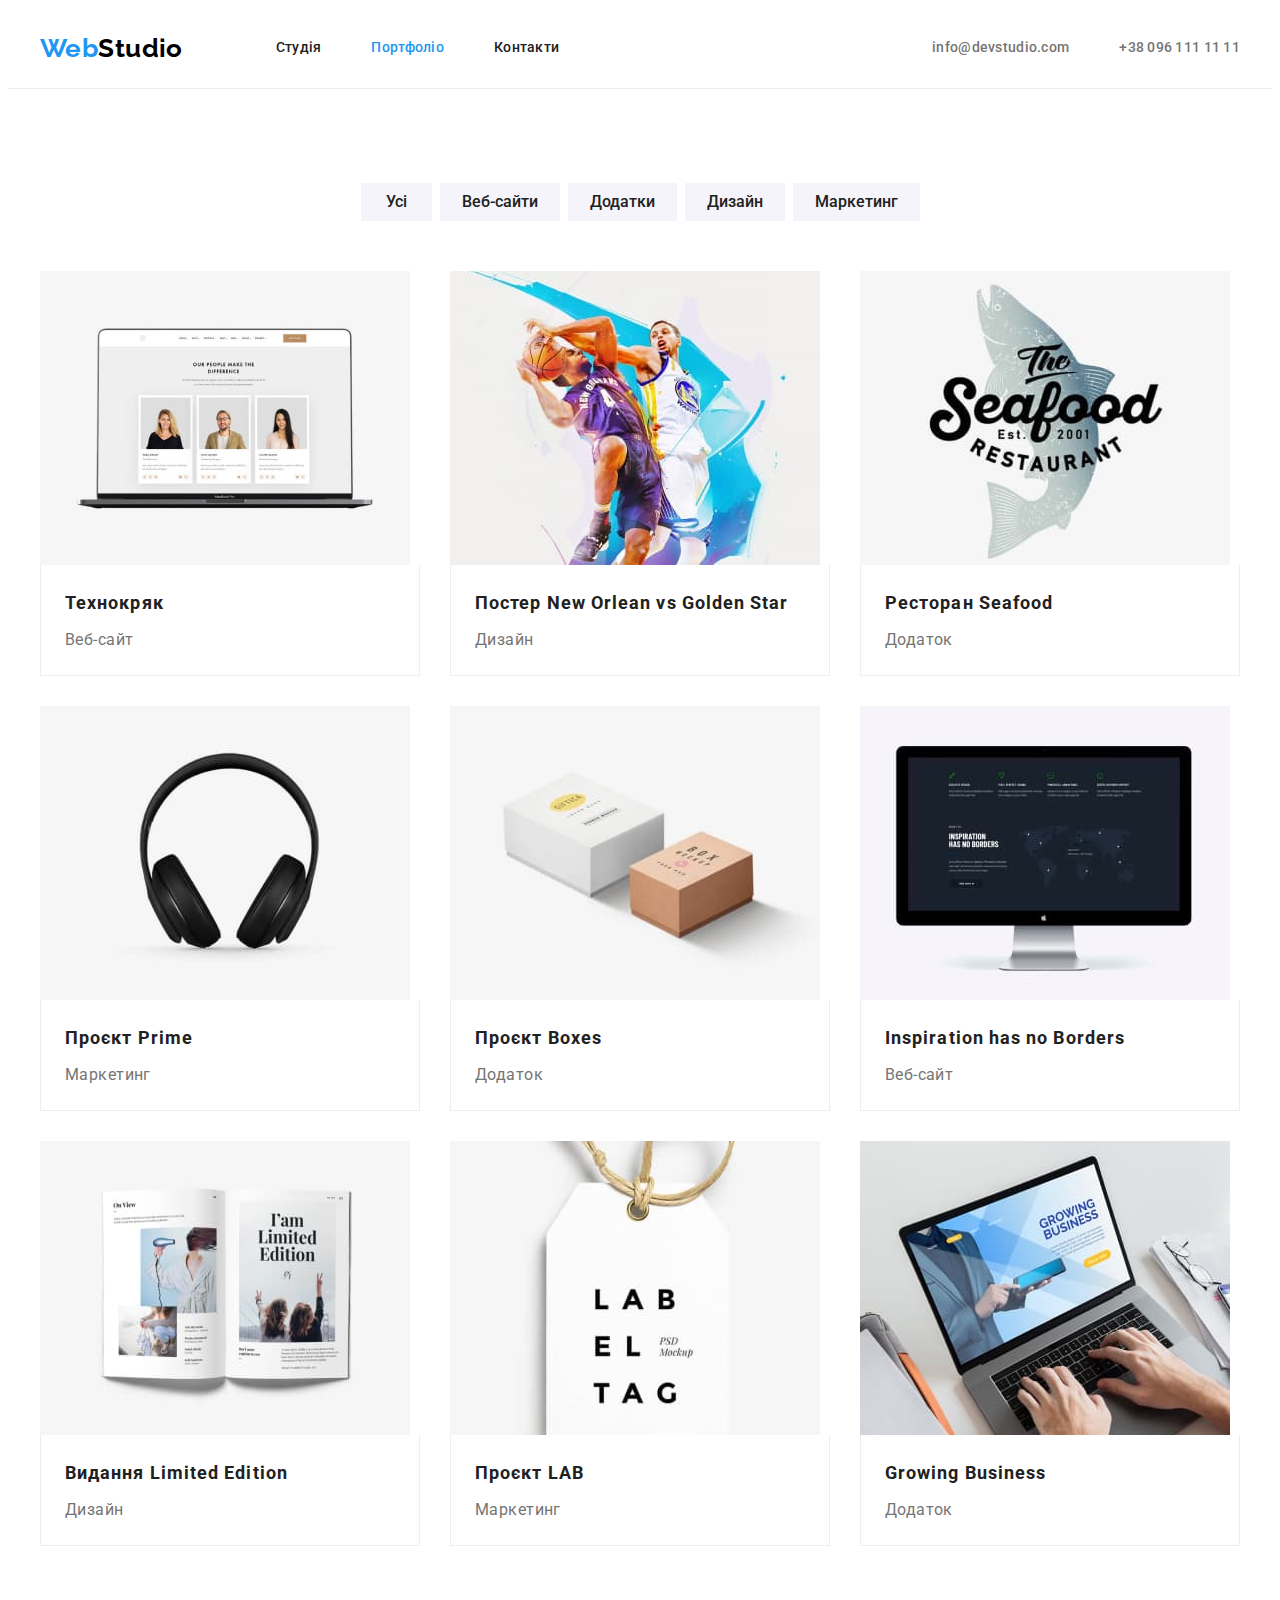
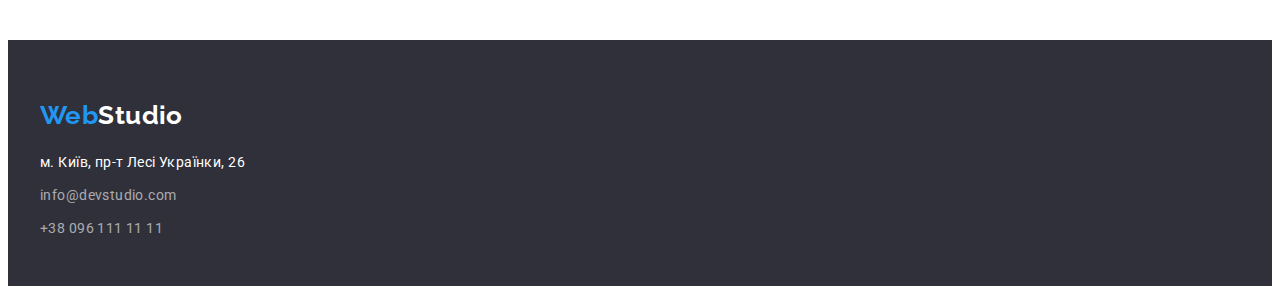
==== commit 8496f390: "Все исправил" ====
--- a/portfolio.html
+++ b/portfolio.html
@@ -38,7 +38,7 @@
       <div class="container">
         <h1 class="visually-hidden">Портфоліо</h1>
         <ul class="list portfolio-nav">
-          <li class="item"><button class="button-portfolio" type="button">Усі</button></li>
+          <li class="item"><button class="button-portfolio all" type="button">Усі</button></li>
           <li class="item"><button class="button-portfolio" type="button">Веб-сайти</button></li>
           <li class="item"><button class="button-portfolio" type="button">Додатки</button></li>
           <li class="item"><button class="button-portfolio" type="button">Дизайн</button></li>
--- a/css/styles.css
+++ b/css/styles.css
@@ -198,6 +198,8 @@
 }
 
 .button-portfolio {
+  padding: 6px 22px;
+
   font-family: Roboto, sans-serif;
   font-weight: 500;
   font-size: 16px;
@@ -208,7 +210,10 @@
   background-color: var(--button-color);
   border-style: none;
 }
-
+.all {
+  padding-left: 25px;
+  padding-right: 25px;
+}
 .button-portfolio:hover,
 .button-portfolio:focus {
   background-color: var(--logo-blue-color);
@@ -318,7 +323,7 @@
   margin-bottom: 50px;
 }
 .portfolio-nav .item + .item {
-  margin-left: 30px ;
+  margin-left: 8px ;
 }
 .portfolio-card {
   
